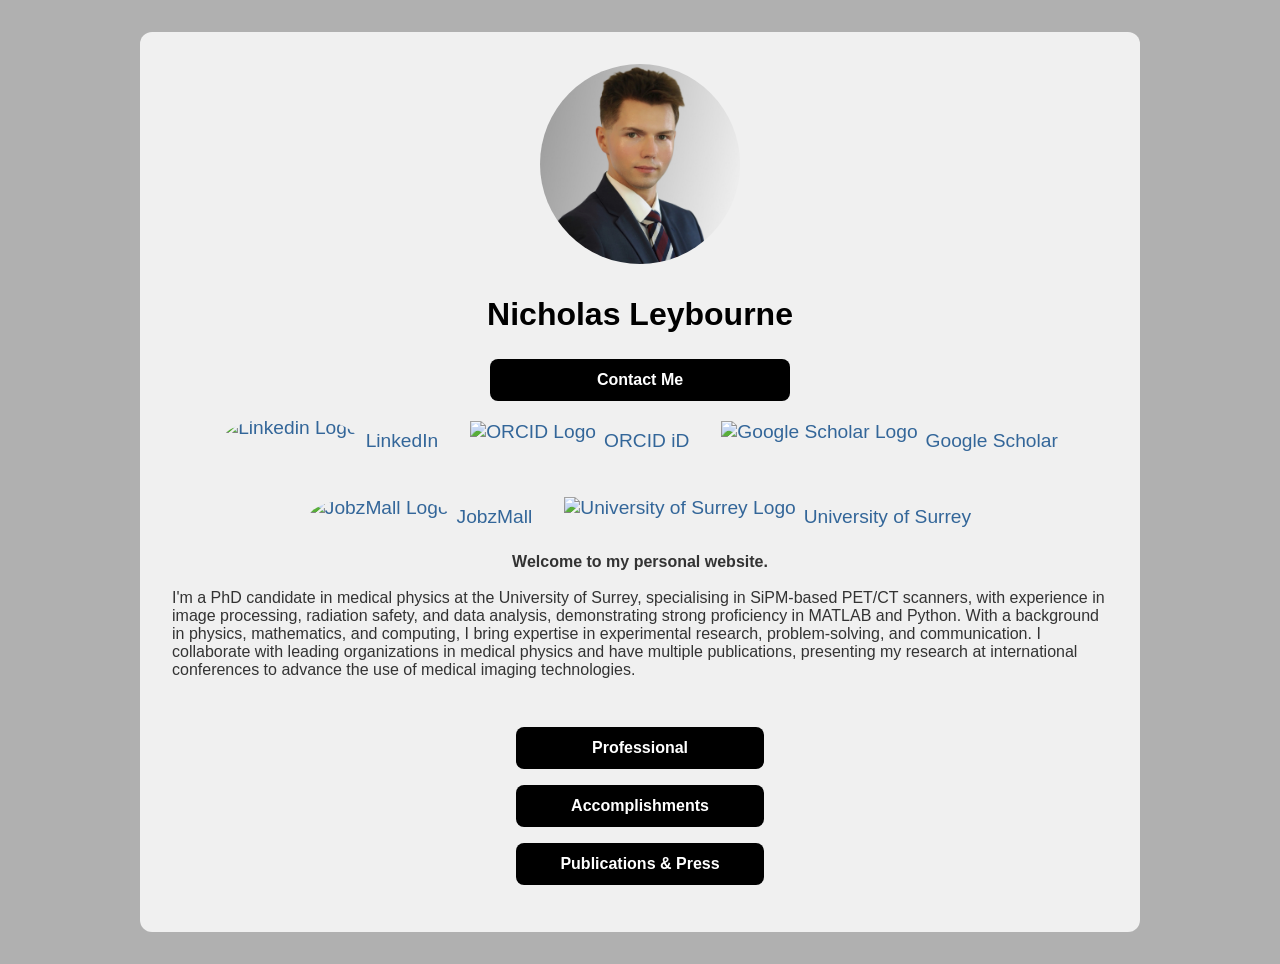
==== index.html @ 5fbb4638 "Update index.html" ====
<!DOCTYPE html>
<html lang="en">
<head>
  <meta charset="UTF-8">
  <title>Nick Leybourne</title>
   <link rel="canonical" href="https://nicholasleybourne.info/" />
  <meta name="description" content="PhD candidate in medical physics. Homepage with contact details and links to all sections.">
  <link rel="stylesheet" href="https://cdnjs.cloudflare.com/ajax/libs/font-awesome/6.5.0/css/all.min.css">
  <style>
    body { 
      font-family: Arial, sans-serif; 
      max-width: 1000px; 
      margin: auto; 
      padding: 2rem;
      display: flex;
      flex-direction: column;
      align-items: center;
      background-color: #b0b0b0;
      color: #333;
    }

    .container {
      width: 100%;
      min-height: 100vh;
      background-color: #f0f0f0;
      border-radius: 12px;
      padding: 2rem;
      box-sizing: border-box;
      display: flex;
      flex-direction: column;
      align-items: center;
    }

    h1 { 
      color: #000000;
      margin-top: 1rem;
    }

    .profile-pic {
      width: 200px;
      height: 200px;
      border-radius: 50%;
      margin-bottom: 1rem;
    }

    .contact-links {
      display: flex;
      justify-content: center;
      gap: 2rem;
      margin-top: 1rem;
      flex-wrap: wrap;
    }

    .contact-links a {
      text-decoration: none;
      color: #336699;
      font-size: 1.2rem;
      display: flex;
      align-items: center;
    }

    .contact-links a:hover {
      text-decoration: underline;
    }

    .contact-links img {
      height: 40px;
      margin-right: 0.5rem;
    }

    .linkedin-link img {
      height: 48px; /* 20% larger than 40px */
    }

    .contact-links a img[alt="JobzMall Logo"],
    .contact-links a img[alt="Linkedin Logo"] {
      border-radius: 50%;
    }

    nav {
      display: flex;
      flex-direction: column;
      align-items: center;
      margin-top: 2rem;
      gap: 1rem;
    }

    nav a {
  background-color: #000;
  color: white;
  padding: 0.75rem 1.5rem;
  text-decoration: none;
  border-radius: 8px;
  font-weight: bold;
  width: 200px;
  text-align: center;
  transition: background-color 0.3s;
  font-size: 1rem; /* Add this line */
}



    nav a:hover {
      background-color: #333;
    }

    .dropdown {
      margin-top: 0.3rem;
      width: 100%;
      max-width: 300px;
      text-align: center;
    }

.dropdown-btn {
  background-color: #000;
  color: white;
  padding: 0.75rem;
  border: none;
  border-radius: 8px;
  cursor: pointer;
  font-weight: bold;
  width: 100%;
  transition: background-color 0.3s;
  font-size: 1rem; /* Add this line */
}

    .dropdown-btn:hover {
      background-color: #333;
    }

    .dropdown-content {
      display: none;
      margin-top: 1rem;
      background-color: #f0f4f8;
      border-radius: 8px;
      padding: 1rem 2rem;
      box-shadow: 0 0 10px rgba(0,0,0,0.1);
      font-size: 1rem;
      color: #333;
    }

    .contact-items {
      display: flex;
      flex-direction: column;
      align-items: center;
      text-align: center;
      gap: 0.5rem;
    }

    .whatsapp-btn {
      margin-top: 1rem;
      display: inline-block;
      background-color: #000;
      color: white;
      padding: 0.75rem 1.5rem;
      border-radius: 8px;
      text-decoration: none;
      font-weight: bold;
      transition: background-color 0.3s;
    }

    .whatsapp-btn:hover {
      background-color: #333;
    }
  </style>

  
  <script type="application/ld+json">
{
  "@context": "https://schema.org",
  "@type": "Person",
  "name": "Nicholas Leybourne",
  "jobTitle": "PhD Candidate in Medical Physics",
  "affiliation": {
    "@type": "CollegeOrUniversity",
    "name": "University of Surrey",
    "url": "https://www.surrey.ac.uk"
  },
  "url": "https://nicholasleybourne.info/",
  "sameAs": [
    "https://www.surrey.ac.uk/people/nicholas-leybourne",
    "https://orcid.org/0009-0001-9474-7476",
    "https://www.linkedin.com/in/nicholas-leybourne-431429189/",
    "https://scholar.google.com/citations?user=EWFA3U8AAAAJ&hl=en&oi=ao",
    "https://find-and-update.company-information.service.gov.uk/officers/Q_X_p3y3RSKeBdVDVNXP9UyreWA/appointments",
    "https://linktr.ee/Nicholas.Leybourne",
    "https://app.jobzmall.com/@nicholas-leybourne"
  ],
  "description": "PhD candidate in medical physics at the University of Surrey, specialising in SiPM-based PET/CT scanners, with experience in image processing, radiation safety, and data analysis. Proficient in MATLAB and Python with a strong background in physics, mathematics, and computing. Experienced in experimental research, problem-solving, and communication, with multiple publications and international conference presentations in medical imaging. Also an avid mountaineer with expeditions including Mount Kilimanjaro, a business collaborator in real estate, and a director of Tavistock Yiewsley Management Company."
}
</script>

  <meta name="google-site-verification" content="yMsAXwWLNpJdFh1dJcz5EIwTJRR0X8trNwbzIyciXYU" />

</head>
<body>
  <div class="container">
    <img src="Images/ProfilePic.JPEG" alt="Profile Picture" class="profile-pic">

    <h1>Nicholas Leybourne</h1>

    <div class="dropdown">
      <button class="dropdown-btn" onclick="toggleDropdown()">Contact Me</button>
      <div id="contactInfo" class="dropdown-content">
        <div class="contact-items">
          <a>
            <img src="https://cdn-icons-png.flaticon.com/512/3178/3178158.png" alt="Email Icon" style="height: 30px; margin-right: 0.5rem;"> <br>
            NicholasLeybourne@pm.me
          </a>
          <a>
            <img src="https://icons.veryicon.com/png/o/miscellaneous/yunrenui-original-ui-of-fool-cloud/phone-circle.png" alt="Phone Icon" style="height: 30px; margin-right: 0.5rem;"> <br>
            +44 7780 739 259
          </a>
          <a class="whatsapp-btn" href="https://wa.me/447780739259" target="_blank">
            <i class="fab fa-whatsapp"></i> WhatsApp
          </a>
        </div>
      </div>
    </div>

    <div class="contact-links">
      <a href="https://www.linkedin.com/in/nicholas-leybourne-431429189/" target="_blank" class="linkedin-link">
        <img src="https://static.vecteezy.com/system/resources/previews/023/986/970/non_2x/linkedin-logo-linkedin-logo-transparent-linkedin-icon-transparent-free-free-png.png"  alt="Linkedin Logo"> LinkedIn
      </a>
      <a href="https://orcid.org/0009-0001-9474-7476" target="_blank">
        <img src="https://upload.wikimedia.org/wikipedia/commons/thumb/0/06/ORCID_iD.svg/1024px-ORCID_iD.svg.png" alt="ORCID Logo"> ORCID iD
      </a>
      <a href="https://scholar.google.com/citations?user=EWFA3U8AAAAJ&hl=en&oi=ao" target="_blank">
        <img src="https://upload.wikimedia.org/wikipedia/commons/thumb/c/c7/Google_Scholar_logo.svg/2048px-Google_Scholar_logo.svg.png" alt="Google Scholar Logo"> Google Scholar
      </a>
      <a href="https://app.jobzmall.com/profile/nicholas-leybourne" target="_blank">
        <img src="https://media.licdn.com/dms/image/v2/C4D0BAQG2r8xGJq6uyQ/company-logo_200_200/company-logo_200_200/0/1674468073784/jobzmall_logo?e=2147483647&v=beta&t=AoWtbw0Lemq4n0U3eMbvltMgi5nNNtKwXsumqohPcqM" alt="JobzMall Logo"> JobzMall
      </a>
      <a href="https://www.surrey.ac.uk/people/nicholas-leybourne" target="_blank">
        <img src="https://crystalpng.com/wp-content/uploads/2025/01/university-of-surrey-logo-in-circle.png" alt="University of Surrey Logo"> University of Surrey
      </a>
    </div>

    <p>
      <strong style="display: block; text-align: center;">Welcome to my personal website.</strong>
      <br>
      I'm a PhD candidate in medical physics at the University of Surrey, specialising in SiPM-based PET/CT scanners, with experience in image processing, radiation safety, and data analysis, demonstrating strong proficiency in MATLAB and Python. With a background in physics, mathematics, and computing, I bring expertise in experimental research, problem-solving, and communication. I collaborate with leading organizations in medical physics and have multiple publications, presenting my research at international conferences to advance the use of medical imaging technologies.
    </p>

    <nav>
       <a href="professional">Professional</a> 
       <a href="accomplishments.html">Accomplishments</a>
       <a href="pp">Publications & Press</a>
    </nav>
  </div>

  <script>
    function toggleDropdown() {
      const contactInfo = document.getElementById("contactInfo");
      contactInfo.style.display = contactInfo.style.display === "block" ? "none" : "block";
    }
  </script>
</body>
</html>
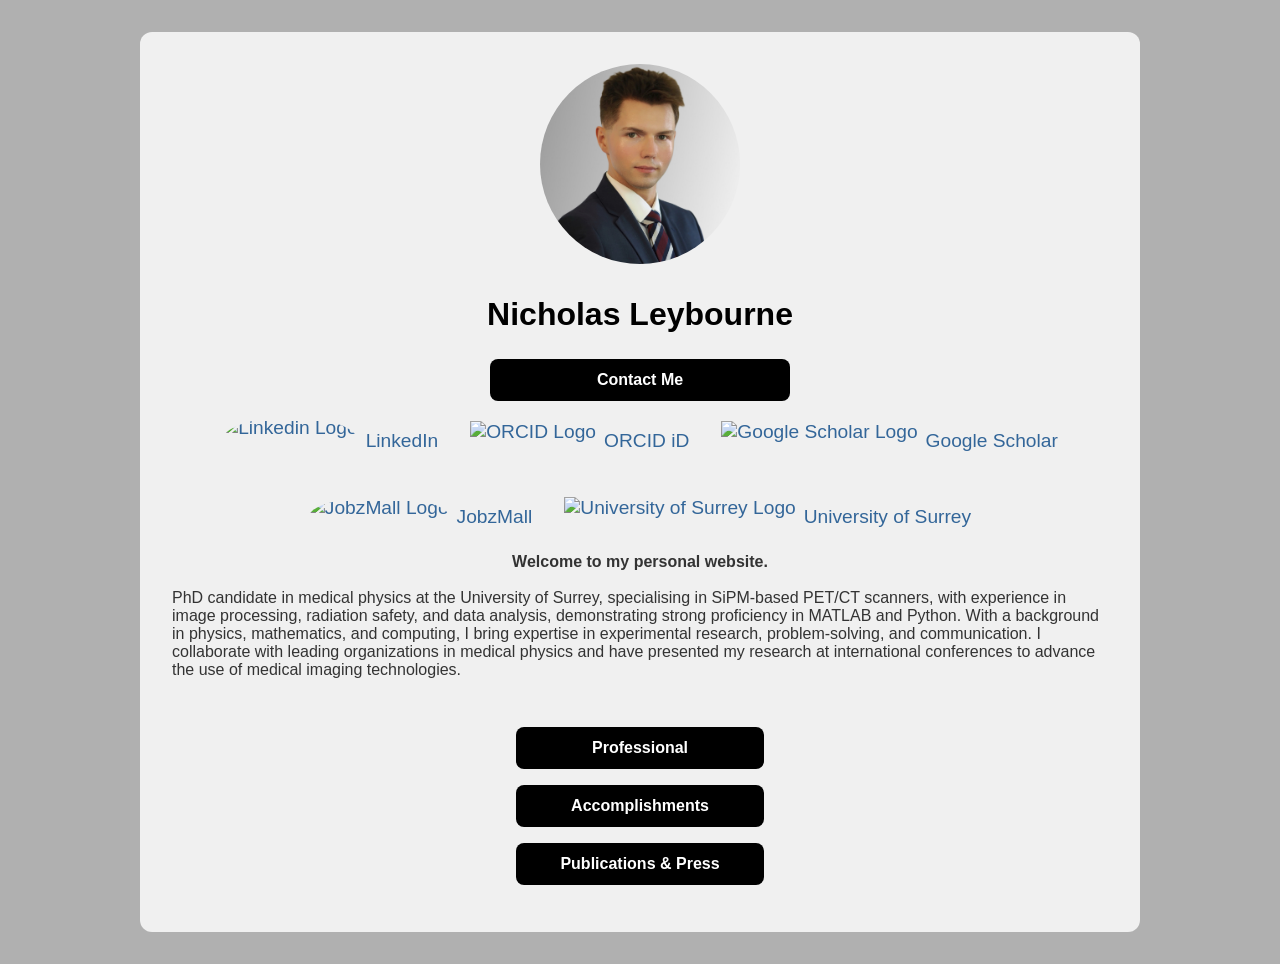
==== commit 8cc29c1b: "Update index.html" ====
--- a/index.html
+++ b/index.html
@@ -239,12 +239,12 @@
     <p>
       <strong style="display: block; text-align: center;">Welcome to my personal website.</strong>
       <br>
-      I'm a PhD candidate in medical physics at the University of Surrey, specialising in SiPM-based PET/CT scanners, with experience in image processing, radiation safety, and data analysis, demonstrating strong proficiency in MATLAB and Python. With a background in physics, mathematics, and computing, I bring expertise in experimental research, problem-solving, and communication. I collaborate with leading organizations in medical physics and have multiple publications, presenting my research at international conferences to advance the use of medical imaging technologies.
+     PhD candidate in medical physics at the University of Surrey, specialising in SiPM-based PET/CT scanners, with experience in image processing, radiation safety, and data analysis, demonstrating strong proficiency in MATLAB and Python. With a background in physics, mathematics, and computing, I bring expertise in experimental research, problem-solving, and communication. I collaborate with leading organizations in medical physics and have presented my research at international conferences to advance the use of medical imaging technologies.
     </p>
 
     <nav>
        <a href="professional">Professional</a> 
-       <a href="accomplishments.html">Accomplishments</a>
+       <a href="accomplishments">Accomplishments</a>
        <a href="pp">Publications & Press</a>
     </nav>
   </div>
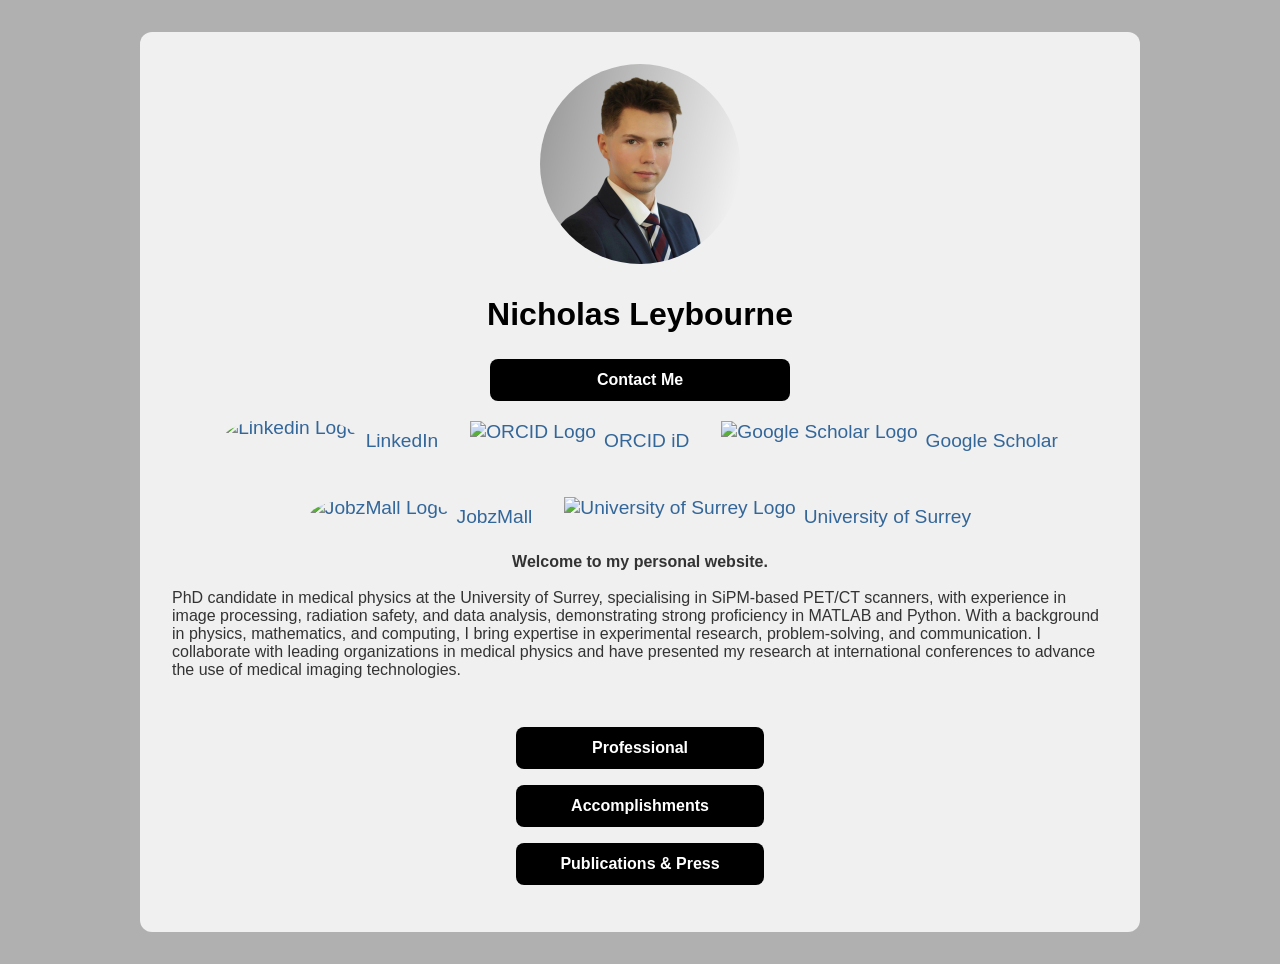
==== commit 72c766b1: "Update index.html" ====
--- a/index.html
+++ b/index.html
@@ -195,7 +195,7 @@
 </head>
 <body>
   <div class="container">
-    <img src="Images/ProfilePic.JPEG" alt="Profile Picture" class="profile-pic">
+    <img src="Images/ProfilePic_noShine.jpeg" alt="Profile Picture" class="profile-pic">
 
     <h1>Nicholas Leybourne</h1>
 
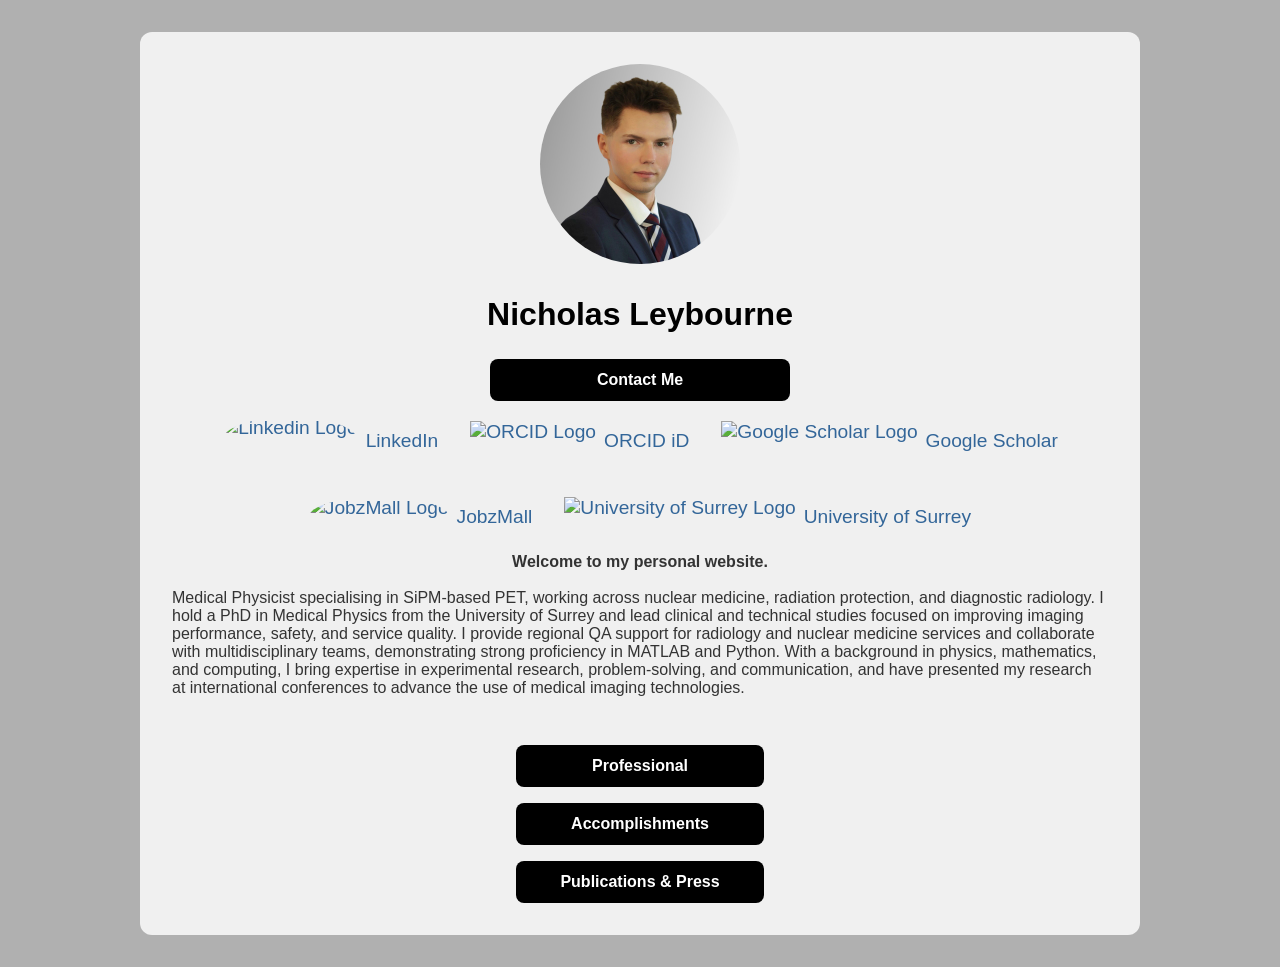
==== commit b75f29f5: "Update site: qualified Medical Physicist role, completed PhD, new EJNMMI publication - Update job ti" ====
--- a/index.html
+++ b/index.html
@@ -4,7 +4,7 @@
   <meta charset="UTF-8">
   <title>Nick Leybourne</title>
    <link rel="canonical" href="https://nicholasleybourne.info/" />
-  <meta name="description" content="PhD candidate in medical physics. Homepage with contact details and links to all sections.">
+  <meta name="description" content="Medical Physicist specialising in SiPM-based PET. Homepage with contact details and links to all sections.">
   <link rel="stylesheet" href="https://cdnjs.cloudflare.com/ajax/libs/font-awesome/6.5.0/css/all.min.css">
   <style>
     body { 
@@ -170,8 +170,12 @@
   "@context": "https://schema.org",
   "@type": "Person",
   "name": "Nicholas Leybourne",
-  "jobTitle": "PhD Candidate in Medical Physics",
+  "jobTitle": "Medical Physicist",
   "affiliation": {
+    "@type": "Organization",
+    "name": "East and North Hertfordshire NHS Trust"
+  },
+  "alumniOf": {
     "@type": "CollegeOrUniversity",
     "name": "University of Surrey",
     "url": "https://www.surrey.ac.uk"
@@ -186,7 +190,7 @@
     "https://linktr.ee/Nicholas.Leybourne",
     "https://app.jobzmall.com/@nicholas-leybourne"
   ],
-  "description": "PhD candidate in medical physics at the University of Surrey, specialising in SiPM-based PET/CT scanners, with experience in image processing, radiation safety, and data analysis. Proficient in MATLAB and Python with a strong background in physics, mathematics, and computing. Experienced in experimental research, problem-solving, and communication, with multiple publications and international conference presentations in medical imaging. Also an avid mountaineer with expeditions including Mount Kilimanjaro, a business collaborator in real estate, and a director of Tavistock Yiewsley Management Company."
+  "description": "Medical Physicist specialising in SiPM-based PET, working across nuclear medicine, radiation protection, and diagnostic radiology. Holds a PhD in Medical Physics from the University of Surrey. Provides regional QA support for radiology and nuclear medicine services and leads clinical and technical studies improving imaging performance, safety, and service quality. Proficient in MATLAB and Python with a strong background in physics, mathematics, and computing, with multiple publications and international conference presentations in medical imaging. Also an avid mountaineer with expeditions including Mount Kilimanjaro, a business collaborator in real estate, and a director of Tavistock Yiewsley Management Company."
 }
 </script>
 
@@ -239,7 +243,7 @@
     <p>
       <strong style="display: block; text-align: center;">Welcome to my personal website.</strong>
       <br>
-     PhD candidate in medical physics at the University of Surrey, specialising in SiPM-based PET/CT scanners, with experience in image processing, radiation safety, and data analysis, demonstrating strong proficiency in MATLAB and Python. With a background in physics, mathematics, and computing, I bring expertise in experimental research, problem-solving, and communication. I collaborate with leading organizations in medical physics and have presented my research at international conferences to advance the use of medical imaging technologies.
+     Medical Physicist specialising in SiPM-based PET, working across nuclear medicine, radiation protection, and diagnostic radiology. I hold a PhD in Medical Physics from the University of Surrey and lead clinical and technical studies focused on improving imaging performance, safety, and service quality. I provide regional QA support for radiology and nuclear medicine services and collaborate with multidisciplinary teams, demonstrating strong proficiency in MATLAB and Python. With a background in physics, mathematics, and computing, I bring expertise in experimental research, problem-solving, and communication, and have presented my research at international conferences to advance the use of medical imaging technologies.
     </p>
 
     <nav>
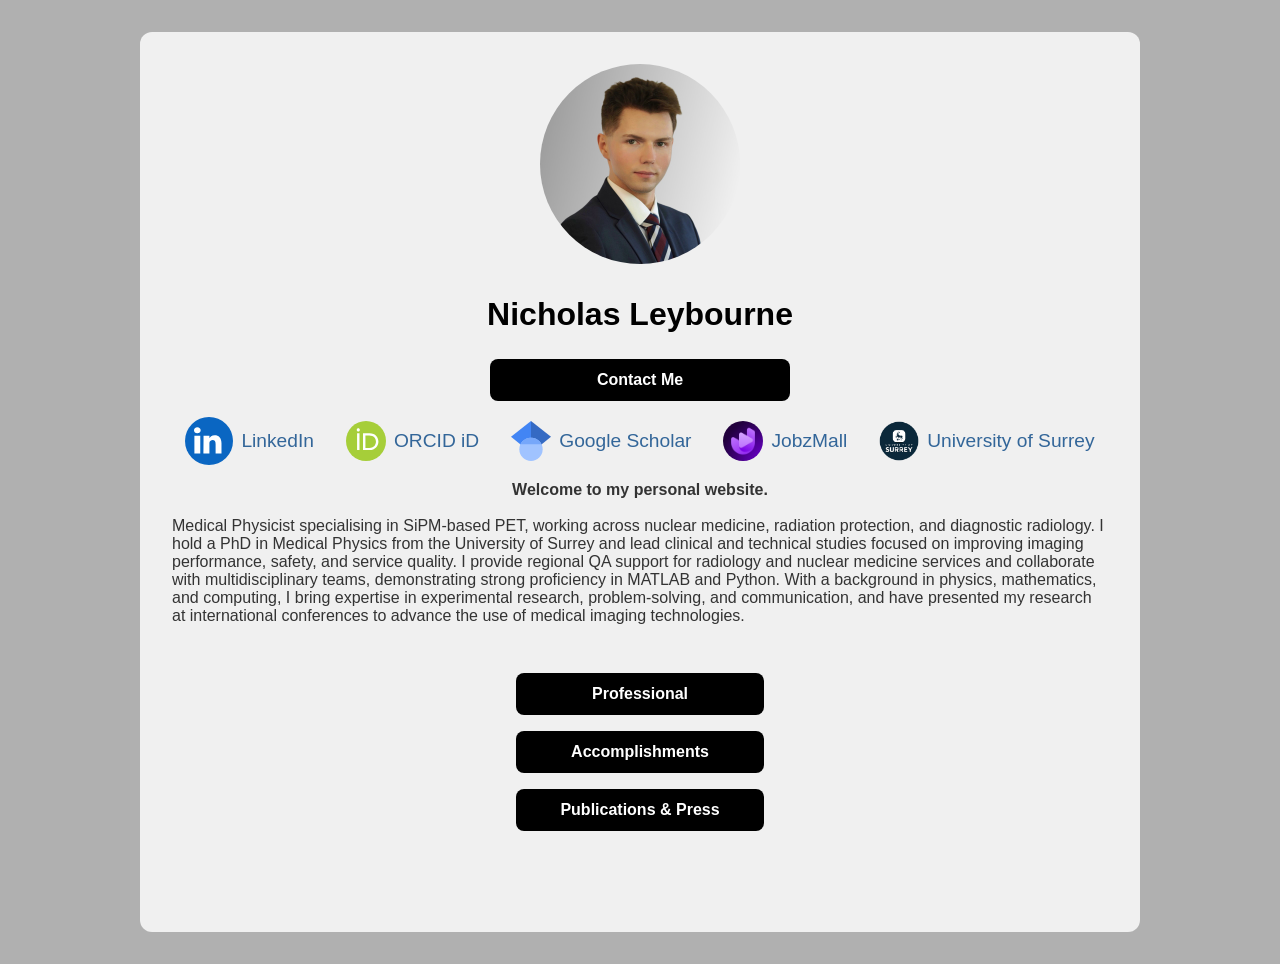
==== commit 26518e9c: "Refine professional & publications pages: rewrite NHS role, add PhD experience entry, merge NPL/RSCH" ====
--- a/index.html
+++ b/index.html
@@ -224,19 +224,19 @@
 
     <div class="contact-links">
       <a href="https://www.linkedin.com/in/nicholas-leybourne-431429189/" target="_blank" class="linkedin-link">
-        <img src="https://static.vecteezy.com/system/resources/previews/023/986/970/non_2x/linkedin-logo-linkedin-logo-transparent-linkedin-icon-transparent-free-free-png.png"  alt="Linkedin Logo"> LinkedIn
+        <img src="Images/logos/linkedin.svg" alt="Linkedin Logo"> LinkedIn
       </a>
       <a href="https://orcid.org/0009-0001-9474-7476" target="_blank">
-        <img src="https://upload.wikimedia.org/wikipedia/commons/thumb/0/06/ORCID_iD.svg/1024px-ORCID_iD.svg.png" alt="ORCID Logo"> ORCID iD
+        <img src="Images/logos/orcid.svg" alt="ORCID Logo"> ORCID iD
       </a>
       <a href="https://scholar.google.com/citations?user=EWFA3U8AAAAJ&hl=en&oi=ao" target="_blank">
-        <img src="https://upload.wikimedia.org/wikipedia/commons/thumb/c/c7/Google_Scholar_logo.svg/2048px-Google_Scholar_logo.svg.png" alt="Google Scholar Logo"> Google Scholar
+        <img src="Images/logos/googlescholar.svg" alt="Google Scholar Logo"> Google Scholar
       </a>
       <a href="https://app.jobzmall.com/profile/nicholas-leybourne" target="_blank">
-        <img src="https://media.licdn.com/dms/image/v2/C4D0BAQG2r8xGJq6uyQ/company-logo_200_200/company-logo_200_200/0/1674468073784/jobzmall_logo?e=2147483647&v=beta&t=AoWtbw0Lemq4n0U3eMbvltMgi5nNNtKwXsumqohPcqM" alt="JobzMall Logo"> JobzMall
+        <img src="Images/logos/jobzmall.png" alt="JobzMall Logo"> JobzMall
       </a>
       <a href="https://www.surrey.ac.uk/people/nicholas-leybourne" target="_blank">
-        <img src="https://crystalpng.com/wp-content/uploads/2025/01/university-of-surrey-logo-in-circle.png" alt="University of Surrey Logo"> University of Surrey
+        <img src="Images/logos/surrey.png" alt="University of Surrey Logo"> University of Surrey
       </a>
     </div>
 
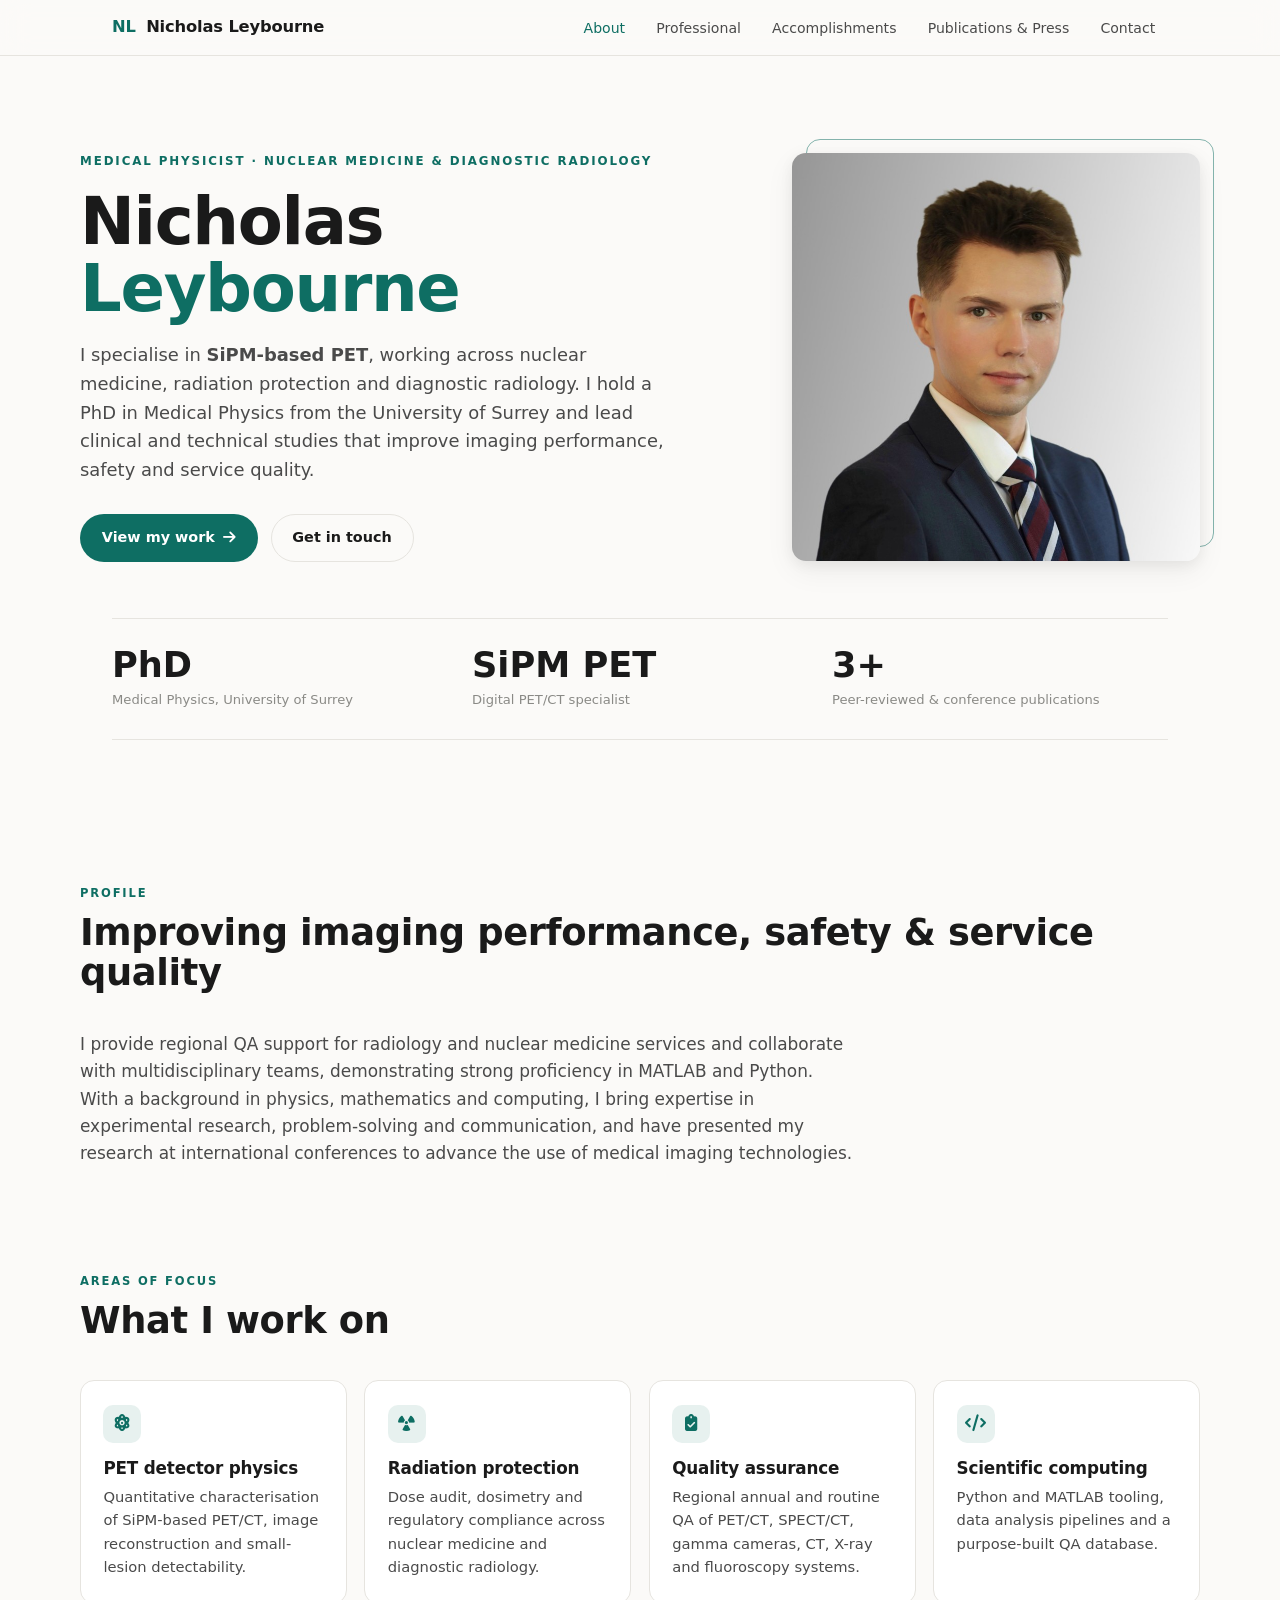
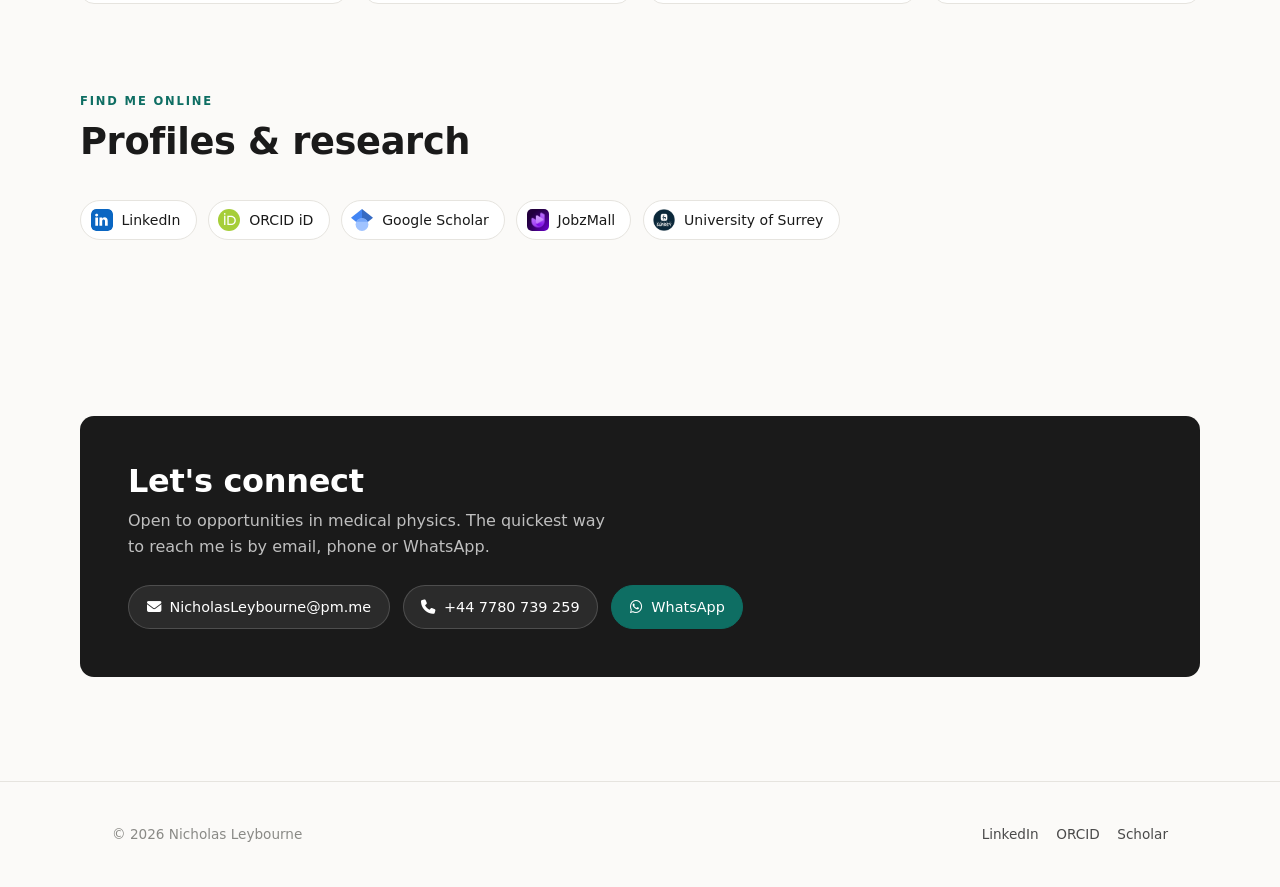
==== commit 5d31eb45: "Redesign site: modern editorial aesthetic with sticky nav, scroll reveals, card layouts and shared C" ====
--- a/index.html
+++ b/index.html
@@ -2,184 +2,28 @@
 <html lang="en">
 <head>
   <meta charset="UTF-8">
-  <title>Nick Leybourne</title>
-   <link rel="canonical" href="https://nicholasleybourne.info/" />
-  <meta name="description" content="Medical Physicist specialising in SiPM-based PET. Homepage with contact details and links to all sections.">
+  <meta name="viewport" content="width=device-width, initial-scale=1">
+  <title>Nicholas Leybourne — Medical Physicist</title>
+  <link rel="canonical" href="https://nicholasleybourne.info/" />
+  <meta name="description" content="Nicholas Leybourne — Medical Physicist specialising in SiPM-based PET, working across nuclear medicine, radiation protection, and diagnostic radiology.">
+  <meta property="og:title" content="Nicholas Leybourne — Medical Physicist">
+  <meta property="og:description" content="Medical Physicist specialising in SiPM-based PET, working across nuclear medicine, radiation protection, and diagnostic radiology.">
+  <meta property="og:image" content="https://nicholasleybourne.info/Images/ProfilePic_noShine.jpeg">
+  <meta property="og:type" content="website">
+
+  <link rel="preconnect" href="https://api.fontshare.com" crossorigin>
+  <link href="https://api.fontshare.com/v2/css?f[]=cabinet-grotesk@700,800&f[]=satoshi@400,500,700&display=swap" rel="stylesheet">
   <link rel="stylesheet" href="https://cdnjs.cloudflare.com/ajax/libs/font-awesome/6.5.0/css/all.min.css">
-  <style>
-    body { 
-      font-family: Arial, sans-serif; 
-      max-width: 1000px; 
-      margin: auto; 
-      padding: 2rem;
-      display: flex;
-      flex-direction: column;
-      align-items: center;
-      background-color: #b0b0b0;
-      color: #333;
-    }
+  <link rel="stylesheet" href="assets/style.css">
 
-    .container {
-      width: 100%;
-      min-height: 100vh;
-      background-color: #f0f0f0;
-      border-radius: 12px;
-      padding: 2rem;
-      box-sizing: border-box;
-      display: flex;
-      flex-direction: column;
-      align-items: center;
-    }
-
-    h1 { 
-      color: #000000;
-      margin-top: 1rem;
-    }
-
-    .profile-pic {
-      width: 200px;
-      height: 200px;
-      border-radius: 50%;
-      margin-bottom: 1rem;
-    }
-
-    .contact-links {
-      display: flex;
-      justify-content: center;
-      gap: 2rem;
-      margin-top: 1rem;
-      flex-wrap: wrap;
-    }
-
-    .contact-links a {
-      text-decoration: none;
-      color: #336699;
-      font-size: 1.2rem;
-      display: flex;
-      align-items: center;
-    }
-
-    .contact-links a:hover {
-      text-decoration: underline;
-    }
-
-    .contact-links img {
-      height: 40px;
-      margin-right: 0.5rem;
-    }
-
-    .linkedin-link img {
-      height: 48px; /* 20% larger than 40px */
-    }
-
-    .contact-links a img[alt="JobzMall Logo"],
-    .contact-links a img[alt="Linkedin Logo"] {
-      border-radius: 50%;
-    }
-
-    nav {
-      display: flex;
-      flex-direction: column;
-      align-items: center;
-      margin-top: 2rem;
-      gap: 1rem;
-    }
-
-    nav a {
-  background-color: #000;
-  color: white;
-  padding: 0.75rem 1.5rem;
-  text-decoration: none;
-  border-radius: 8px;
-  font-weight: bold;
-  width: 200px;
-  text-align: center;
-  transition: background-color 0.3s;
-  font-size: 1rem; /* Add this line */
-}
-
-
-
-    nav a:hover {
-      background-color: #333;
-    }
-
-    .dropdown {
-      margin-top: 0.3rem;
-      width: 100%;
-      max-width: 300px;
-      text-align: center;
-    }
-
-.dropdown-btn {
-  background-color: #000;
-  color: white;
-  padding: 0.75rem;
-  border: none;
-  border-radius: 8px;
-  cursor: pointer;
-  font-weight: bold;
-  width: 100%;
-  transition: background-color 0.3s;
-  font-size: 1rem; /* Add this line */
-}
-
-    .dropdown-btn:hover {
-      background-color: #333;
-    }
-
-    .dropdown-content {
-      display: none;
-      margin-top: 1rem;
-      background-color: #f0f4f8;
-      border-radius: 8px;
-      padding: 1rem 2rem;
-      box-shadow: 0 0 10px rgba(0,0,0,0.1);
-      font-size: 1rem;
-      color: #333;
-    }
-
-    .contact-items {
-      display: flex;
-      flex-direction: column;
-      align-items: center;
-      text-align: center;
-      gap: 0.5rem;
-    }
-
-    .whatsapp-btn {
-      margin-top: 1rem;
-      display: inline-block;
-      background-color: #000;
-      color: white;
-      padding: 0.75rem 1.5rem;
-      border-radius: 8px;
-      text-decoration: none;
-      font-weight: bold;
-      transition: background-color 0.3s;
-    }
-
-    .whatsapp-btn:hover {
-      background-color: #333;
-    }
-  </style>
-
-  
   <script type="application/ld+json">
 {
   "@context": "https://schema.org",
   "@type": "Person",
   "name": "Nicholas Leybourne",
   "jobTitle": "Medical Physicist",
-  "affiliation": {
-    "@type": "Organization",
-    "name": "East and North Hertfordshire NHS Trust"
-  },
-  "alumniOf": {
-    "@type": "CollegeOrUniversity",
-    "name": "University of Surrey",
-    "url": "https://www.surrey.ac.uk"
-  },
+  "affiliation": { "@type": "Organization", "name": "East and North Hertfordshire NHS Trust" },
+  "alumniOf": { "@type": "CollegeOrUniversity", "name": "University of Surrey", "url": "https://www.surrey.ac.uk" },
   "url": "https://nicholasleybourne.info/",
   "sameAs": [
     "https://www.surrey.ac.uk/people/nicholas-leybourne",
@@ -192,72 +36,137 @@
   ],
   "description": "Medical Physicist specialising in SiPM-based PET, working across nuclear medicine, radiation protection, and diagnostic radiology. Holds a PhD in Medical Physics from the University of Surrey. Provides regional QA support for radiology and nuclear medicine services and leads clinical and technical studies improving imaging performance, safety, and service quality. Proficient in MATLAB and Python with a strong background in physics, mathematics, and computing, with multiple publications and international conference presentations in medical imaging. Also an avid mountaineer with expeditions including Mount Kilimanjaro, a business collaborator in real estate, and a director of Tavistock Yiewsley Management Company."
 }
-</script>
-
+  </script>
   <meta name="google-site-verification" content="yMsAXwWLNpJdFh1dJcz5EIwTJRR0X8trNwbzIyciXYU" />
-
 </head>
 <body>
-  <div class="container">
-    <img src="Images/ProfilePic_noShine.jpeg" alt="Profile Picture" class="profile-pic">
+  <header class="site-header">
+    <nav class="nav" aria-label="Primary">
+      <a class="brand" href="/"><span class="mark">NL</span> Nicholas Leybourne</a>
+      <button class="nav-toggle" aria-label="Toggle menu"><span></span><span></span><span></span></button>
+      <ul class="nav-links">
+        <li><a href="/" class="active">About</a></li>
+        <li><a href="professional">Professional</a></li>
+        <li><a href="accomplishments">Accomplishments</a></li>
+        <li><a href="pp">Publications &amp; Press</a></li>
+        <li><a href="#contact">Contact</a></li>
+      </ul>
+    </nav>
+  </header>
 
-    <h1>Nicholas Leybourne</h1>
-
-    <div class="dropdown">
-      <button class="dropdown-btn" onclick="toggleDropdown()">Contact Me</button>
-      <div id="contactInfo" class="dropdown-content">
-        <div class="contact-items">
-          <a>
-            <img src="https://cdn-icons-png.flaticon.com/512/3178/3178158.png" alt="Email Icon" style="height: 30px; margin-right: 0.5rem;"> <br>
-            NicholasLeybourne@pm.me
-          </a>
-          <a>
-            <img src="https://icons.veryicon.com/png/o/miscellaneous/yunrenui-original-ui-of-fool-cloud/phone-circle.png" alt="Phone Icon" style="height: 30px; margin-right: 0.5rem;"> <br>
-            +44 7780 739 259
-          </a>
-          <a class="whatsapp-btn" href="https://wa.me/447780739259" target="_blank">
-            <i class="fab fa-whatsapp"></i> WhatsApp
-          </a>
+  <main>
+    <!-- HERO -->
+    <section class="hero wrap">
+      <div class="hero-grid">
+        <div class="reveal">
+          <p class="hero-eyebrow">Medical Physicist · Nuclear Medicine &amp; Diagnostic Radiology</p>
+          <h1>Nicholas <span class="accent">Leybourne</span></h1>
+          <p class="hero-lead">I specialise in <strong>SiPM-based PET</strong>, working across nuclear medicine, radiation protection and diagnostic radiology. I hold a PhD in Medical Physics from the University of Surrey and lead clinical and technical studies that improve imaging performance, safety and service quality.</p>
+          <div class="hero-actions">
+            <a class="btn btn-primary" href="professional">View my work <i class="fa-solid fa-arrow-right"></i></a>
+            <a class="btn btn-ghost" href="#contact">Get in touch</a>
+          </div>
+        </div>
+        <div class="portrait-wrap reveal">
+          <img class="portrait" src="Images/ProfilePic_noShine.jpeg" alt="Portrait of Nicholas Leybourne">
         </div>
       </div>
+    </section>
+
+    <!-- QUICK FACTS -->
+    <section class="wrap" style="padding-bottom: clamp(2rem,5vw,3.5rem);">
+      <div class="facts reveal">
+        <div class="fact"><div class="num">PhD</div><div class="lbl">Medical Physics, University of Surrey</div></div>
+        <div class="fact"><div class="num">SiPM PET</div><div class="lbl">Digital PET/CT specialist</div></div>
+        <div class="fact"><div class="num">3+</div><div class="lbl">Peer-reviewed &amp; conference publications</div></div>
+      </div>
+    </section>
+
+    <!-- ABOUT / PROFILE -->
+    <section class="section wrap">
+      <div class="section-head reveal">
+        <p class="eyebrow">Profile</p>
+        <h2>Improving imaging performance, safety &amp; service quality</h2>
+      </div>
+      <p class="reveal" style="max-width:72ch; color:var(--ink-soft); font-size:1.06rem;">
+        I provide regional QA support for radiology and nuclear medicine services and collaborate with multidisciplinary
+        teams, demonstrating strong proficiency in MATLAB and Python. With a background in physics, mathematics and
+        computing, I bring expertise in experimental research, problem-solving and communication, and have presented my
+        research at international conferences to advance the use of medical imaging technologies.
+      </p>
+    </section>
+
+    <!-- FOCUS AREAS -->
+    <section class="section wrap" style="padding-top:0;">
+      <div class="section-head reveal">
+        <p class="eyebrow">Areas of focus</p>
+        <h2>What I work on</h2>
+      </div>
+      <div class="card-grid">
+        <div class="card reveal">
+          <div class="ico"><i class="fa-solid fa-atom"></i></div>
+          <h3>PET detector physics</h3>
+          <p>Quantitative characterisation of SiPM-based PET/CT, image reconstruction and small-lesion detectability.</p>
+        </div>
+        <div class="card reveal">
+          <div class="ico"><i class="fa-solid fa-radiation"></i></div>
+          <h3>Radiation protection</h3>
+          <p>Dose audit, dosimetry and regulatory compliance across nuclear medicine and diagnostic radiology.</p>
+        </div>
+        <div class="card reveal">
+          <div class="ico"><i class="fa-solid fa-clipboard-check"></i></div>
+          <h3>Quality assurance</h3>
+          <p>Regional annual and routine QA of PET/CT, SPECT/CT, gamma cameras, CT, X-ray and fluoroscopy systems.</p>
+        </div>
+        <div class="card reveal">
+          <div class="ico"><i class="fa-solid fa-code"></i></div>
+          <h3>Scientific computing</h3>
+          <p>Python and MATLAB tooling, data analysis pipelines and a purpose-built QA database.</p>
+        </div>
+      </div>
+    </section>
+
+    <!-- PROFILES -->
+    <section class="section wrap" style="padding-top:0;">
+      <div class="section-head reveal">
+        <p class="eyebrow">Find me online</p>
+        <h2>Profiles &amp; research</h2>
+      </div>
+      <div class="links-row reveal">
+        <a class="link-pill" href="https://www.linkedin.com/in/nicholas-leybourne-431429189/" target="_blank" rel="noopener"><img src="Images/logos/linkedin.svg" alt="LinkedIn logo"> LinkedIn</a>
+        <a class="link-pill" href="https://orcid.org/0009-0001-9474-7476" target="_blank" rel="noopener"><img src="Images/logos/orcid.svg" alt="ORCID logo"> ORCID iD</a>
+        <a class="link-pill" href="https://scholar.google.com/citations?user=EWFA3U8AAAAJ&hl=en&oi=ao" target="_blank" rel="noopener"><img src="Images/logos/googlescholar.svg" alt="Google Scholar logo"> Google Scholar</a>
+        <a class="link-pill" href="https://app.jobzmall.com/profile/nicholas-leybourne" target="_blank" rel="noopener"><img src="Images/logos/jobzmall.png" alt="JobzMall logo"> JobzMall</a>
+        <a class="link-pill" href="https://www.surrey.ac.uk/people/nicholas-leybourne" target="_blank" rel="noopener"><img src="Images/logos/surrey.png" alt="University of Surrey logo"> University of Surrey</a>
+      </div>
+    </section>
+
+    <!-- CONTACT -->
+    <section class="section wrap" id="contact">
+      <div class="contact-band reveal">
+        <h2>Let's connect</h2>
+        <p>Open to opportunities in medical physics. The quickest way to reach me is by email, phone or WhatsApp.</p>
+        <div class="contact-rows">
+          <a class="contact-chip" href="mailto:NicholasLeybourne@pm.me"><i class="fa-solid fa-envelope"></i> NicholasLeybourne@pm.me</a>
+          <a class="contact-chip" href="tel:+447780739259"><i class="fa-solid fa-phone"></i> +44 7780 739 259</a>
+          <a class="contact-chip wa" href="https://wa.me/447780739259" target="_blank" rel="noopener"><i class="fa-brands fa-whatsapp"></i> WhatsApp</a>
+        </div>
+      </div>
+    </section>
+  </main>
+
+  <footer class="site-footer">
+    <div class="wrap footer-inner">
+      <p>© <span id="yr"></span> Nicholas Leybourne</p>
+      <div class="footer-social">
+        <a href="https://www.linkedin.com/in/nicholas-leybourne-431429189/" target="_blank" rel="noopener">LinkedIn</a>
+        <a href="https://orcid.org/0009-0001-9474-7476" target="_blank" rel="noopener">ORCID</a>
+        <a href="https://scholar.google.com/citations?user=EWFA3U8AAAAJ&hl=en&oi=ao" target="_blank" rel="noopener">Scholar</a>
+      </div>
     </div>
+  </footer>
 
-    <div class="contact-links">
-      <a href="https://www.linkedin.com/in/nicholas-leybourne-431429189/" target="_blank" class="linkedin-link">
-        <img src="Images/logos/linkedin.svg" alt="Linkedin Logo"> LinkedIn
-      </a>
-      <a href="https://orcid.org/0009-0001-9474-7476" target="_blank">
-        <img src="Images/logos/orcid.svg" alt="ORCID Logo"> ORCID iD
-      </a>
-      <a href="https://scholar.google.com/citations?user=EWFA3U8AAAAJ&hl=en&oi=ao" target="_blank">
-        <img src="Images/logos/googlescholar.svg" alt="Google Scholar Logo"> Google Scholar
-      </a>
-      <a href="https://app.jobzmall.com/profile/nicholas-leybourne" target="_blank">
-        <img src="Images/logos/jobzmall.png" alt="JobzMall Logo"> JobzMall
-      </a>
-      <a href="https://www.surrey.ac.uk/people/nicholas-leybourne" target="_blank">
-        <img src="Images/logos/surrey.png" alt="University of Surrey Logo"> University of Surrey
-      </a>
-    </div>
-
-    <p>
-      <strong style="display: block; text-align: center;">Welcome to my personal website.</strong>
-      <br>
-     Medical Physicist specialising in SiPM-based PET, working across nuclear medicine, radiation protection, and diagnostic radiology. I hold a PhD in Medical Physics from the University of Surrey and lead clinical and technical studies focused on improving imaging performance, safety, and service quality. I provide regional QA support for radiology and nuclear medicine services and collaborate with multidisciplinary teams, demonstrating strong proficiency in MATLAB and Python. With a background in physics, mathematics, and computing, I bring expertise in experimental research, problem-solving, and communication, and have presented my research at international conferences to advance the use of medical imaging technologies.
-    </p>
-
-    <nav>
-       <a href="professional">Professional</a> 
-       <a href="accomplishments">Accomplishments</a>
-       <a href="pp">Publications & Press</a>
-    </nav>
-  </div>
-
-  <script>
-    function toggleDropdown() {
-      const contactInfo = document.getElementById("contactInfo");
-      contactInfo.style.display = contactInfo.style.display === "block" ? "none" : "block";
-    }
-  </script>
+  <script>document.getElementById('yr').textContent = new Date().getFullYear();</script>
+  <script src="assets/main.js"></script>
 </body>
 </html>
--- a/assets/style.css
+++ b/assets/style.css
@@ -0,0 +1,254 @@
+/* ============================================================
+   Nicholas Leybourne — personal site
+   Modern editorial design system
+   ============================================================ */
+
+:root {
+  --ink:        #1a1a1a;
+  --ink-soft:   #4a4a4a;
+  --ink-faint:  #8a8a86;
+  --line:       #e6e4df;
+  --line-soft:  #efedf8;
+  --bg:         #fbfaf8;
+  --surface:    #ffffff;
+  --surface-2:  #f4f2ee;
+  --accent:     #0e6e63;
+  --accent-deep:#0a4f47;
+  --accent-tint:#e7f1ef;
+
+  --font-display: 'Cabinet Grotesk', 'Satoshi', system-ui, sans-serif;
+  --font-body:    'Satoshi', system-ui, -apple-system, sans-serif;
+
+  --maxw: 1120px;
+  --radius: 14px;
+  --radius-sm: 10px;
+  --shadow-sm: 0 1px 2px rgba(20,20,20,.04), 0 2px 8px rgba(20,20,20,.04);
+  --shadow-md: 0 4px 14px rgba(20,20,20,.06), 0 10px 30px rgba(20,20,20,.06);
+  --ease: cubic-bezier(.16,1,.3,1);
+}
+
+* { box-sizing: border-box; }
+
+html { scroll-behavior: smooth; }
+
+body {
+  margin: 0;
+  font-family: var(--font-body);
+  background: var(--bg);
+  color: var(--ink);
+  font-size: 16px;
+  line-height: 1.6;
+  -webkit-font-smoothing: antialiased;
+  text-rendering: optimizeLegibility;
+}
+
+img { display: block; max-width: 100%; }
+
+a { color: var(--accent); text-decoration: none; transition: color .2s var(--ease); }
+a:hover { color: var(--accent-deep); }
+
+h1, h2, h3 { font-family: var(--font-display); font-weight: 700; line-height: 1.08; letter-spacing: -.01em; color: var(--ink); }
+
+/* ---------- Top navigation ---------- */
+.site-header {
+  position: sticky; top: 0; z-index: 50;
+  backdrop-filter: blur(14px);
+  background: rgba(251,250,248,.78);
+  border-bottom: 1px solid var(--line);
+  transition: box-shadow .3s var(--ease);
+}
+.site-header.scrolled { box-shadow: var(--shadow-sm); }
+
+.nav {
+  max-width: var(--maxw); margin: 0 auto;
+  display: flex; align-items: center; justify-content: space-between;
+  padding: .9rem clamp(1.1rem, 4vw, 2rem);
+}
+.brand { display: flex; align-items: center; gap: .65rem; font-family: var(--font-display); font-weight: 700; font-size: 1.02rem; letter-spacing: -.01em; color: var(--ink); }
+.brand .mark { color: var(--accent); }
+.brand:hover { color: var(--ink); }
+
+.nav-links { display: flex; align-items: center; gap: .35rem; list-style: none; margin: 0; padding: 0; }
+.nav-links a {
+  color: var(--ink-soft); font-size: .88rem; font-weight: 500;
+  padding: .5rem .8rem; border-radius: 8px;
+  transition: color .2s var(--ease), background .2s var(--ease);
+}
+.nav-links a:hover { color: var(--ink); background: var(--surface-2); }
+.nav-links a.active { color: var(--accent); }
+
+.nav-toggle { display: none; background: none; border: 0; cursor: pointer; padding: .4rem; }
+.nav-toggle span { display: block; width: 22px; height: 2px; background: var(--ink); margin: 4px 0; transition: .3s var(--ease); border-radius: 2px; }
+
+/* ---------- Layout shell ---------- */
+.wrap { max-width: var(--maxw); margin: 0 auto; padding: 0 clamp(1.1rem, 4vw, 2rem); }
+.section { padding: clamp(3rem, 7vw, 5.5rem) 0; }
+.section-head { margin-bottom: 2.4rem; }
+.eyebrow {
+  font-size: .72rem; font-weight: 600; letter-spacing: .16em; text-transform: uppercase;
+  color: var(--accent); margin: 0 0 .7rem;
+}
+.section-head h2 { font-size: clamp(1.6rem, 3.2vw, 2.3rem); margin: 0; }
+
+/* ---------- Footer ---------- */
+.site-footer { border-top: 1px solid var(--line); padding: 2.6rem 0; margin-top: 1rem; }
+.footer-inner { display: flex; flex-wrap: wrap; gap: 1rem; align-items: center; justify-content: space-between; }
+.footer-inner p { margin: 0; color: var(--ink-faint); font-size: .85rem; }
+.footer-social { display: flex; gap: 1.1rem; }
+.footer-social a { color: var(--ink-soft); font-size: .85rem; font-weight: 500; }
+.footer-social a:hover { color: var(--accent); }
+
+/* ---------- Reveal animation ---------- */
+.reveal { opacity: 0; transform: translateY(22px); transition: opacity .7s var(--ease), transform .7s var(--ease); }
+.reveal.in { opacity: 1; transform: none; }
+@media (prefers-reduced-motion: reduce) {
+  .reveal { opacity: 1; transform: none; transition: none; }
+  html { scroll-behavior: auto; }
+}
+
+/* ============================================================
+   HOME / ABOUT
+   ============================================================ */
+.hero { padding: clamp(3.2rem, 8vw, 6rem) 0 clamp(2.4rem, 5vw, 3.5rem); }
+.hero-grid { display: grid; grid-template-columns: 1.35fr .85fr; gap: clamp(2rem, 5vw, 4rem); align-items: center; }
+.hero-eyebrow { font-size: .74rem; font-weight: 600; letter-spacing: .16em; text-transform: uppercase; color: var(--accent); margin: 0 0 1.1rem; }
+.hero h1 { font-size: clamp(2.4rem, 6vw, 4.1rem); line-height: 1.02; margin: 0 0 1.2rem; letter-spacing: -.02em; }
+.hero h1 .accent { color: var(--accent); }
+.hero-lead { font-size: clamp(1rem, 1.6vw, 1.12rem); color: var(--ink-soft); max-width: 52ch; margin: 0 0 1.8rem; }
+.hero-actions { display: flex; flex-wrap: wrap; gap: .8rem; }
+
+.btn {
+  display: inline-flex; align-items: center; gap: .5rem;
+  font-family: var(--font-body); font-weight: 600; font-size: .9rem;
+  padding: .72rem 1.3rem; border-radius: 999px; cursor: pointer;
+  transition: transform .25s var(--ease), background .25s var(--ease), box-shadow .25s var(--ease), color .25s var(--ease);
+  border: 1px solid transparent;
+}
+.btn-primary { background: var(--accent); color: #fff; }
+.btn-primary:hover { background: var(--accent-deep); color: #fff; transform: translateY(-2px); box-shadow: var(--shadow-md); }
+.btn-ghost { background: transparent; color: var(--ink); border-color: var(--line); }
+.btn-ghost:hover { border-color: var(--ink); color: var(--ink); transform: translateY(-2px); }
+
+.portrait-wrap { position: relative; }
+.portrait-wrap::before {
+  content: ""; position: absolute; inset: -14px -14px 14px 14px;
+  border: 1px solid var(--accent); border-radius: var(--radius); z-index: 0; opacity: .5;
+}
+.portrait { position: relative; z-index: 1; width: 100%; aspect-ratio: 1/1; object-fit: cover; border-radius: var(--radius); box-shadow: var(--shadow-md); }
+
+/* stats / quick facts */
+.facts { display: grid; grid-template-columns: repeat(3, 1fr); gap: 1.5rem; border-top: 1px solid var(--line); border-bottom: 1px solid var(--line); padding: 1.8rem 0; }
+.fact .num { font-family: var(--font-display); font-size: clamp(1.6rem, 3vw, 2.2rem); font-weight: 700; color: var(--ink); line-height: 1; }
+.fact .lbl { font-size: .82rem; color: var(--ink-faint); margin-top: .4rem; }
+
+/* focus / expertise cards */
+.card-grid { display: grid; grid-template-columns: repeat(auto-fit, minmax(220px, 1fr)); gap: 1.1rem; }
+.card {
+  background: var(--surface); border: 1px solid var(--line); border-radius: var(--radius);
+  padding: 1.5rem 1.4rem; transition: transform .3s var(--ease), box-shadow .3s var(--ease), border-color .3s var(--ease);
+}
+.card:hover { transform: translateY(-4px); box-shadow: var(--shadow-md); border-color: var(--accent-tint); }
+.card .ico { width: 38px; height: 38px; border-radius: 10px; background: var(--accent-tint); color: var(--accent); display: grid; place-items: center; font-size: 1.05rem; margin-bottom: 1rem; }
+.card h3 { font-size: 1.05rem; margin: 0 0 .5rem; }
+.card p { margin: 0; font-size: .92rem; color: var(--ink-soft); }
+
+/* link row (profiles) */
+.links-row { display: flex; flex-wrap: wrap; gap: .7rem; }
+.link-pill {
+  display: inline-flex; align-items: center; gap: .55rem;
+  background: var(--surface); border: 1px solid var(--line); border-radius: 999px;
+  padding: .5rem .95rem .5rem .6rem; font-size: .88rem; font-weight: 500; color: var(--ink);
+  transition: transform .25s var(--ease), box-shadow .25s var(--ease), border-color .25s var(--ease);
+}
+.link-pill:hover { transform: translateY(-2px); box-shadow: var(--shadow-sm); border-color: var(--accent-tint); color: var(--ink); }
+.link-pill img { width: 22px; height: 22px; object-fit: contain; border-radius: 5px; }
+
+/* contact band */
+.contact-band { background: var(--ink); color: #fff; border-radius: var(--radius); padding: clamp(2rem, 5vw, 3rem); }
+.contact-band h2 { color: #fff; font-size: clamp(1.5rem, 3vw, 2rem); margin: 0 0 .6rem; }
+.contact-band p { color: rgba(255,255,255,.72); margin: 0 0 1.6rem; max-width: 48ch; }
+.contact-rows { display: flex; flex-wrap: wrap; gap: .8rem; }
+.contact-chip {
+  display: inline-flex; align-items: center; gap: .55rem;
+  background: rgba(255,255,255,.08); border: 1px solid rgba(255,255,255,.16); color: #fff;
+  border-radius: 999px; padding: .6rem 1.1rem; font-size: .9rem; font-weight: 500;
+  transition: background .25s var(--ease), transform .25s var(--ease);
+}
+.contact-chip:hover { background: rgba(255,255,255,.16); color: #fff; transform: translateY(-2px); }
+.contact-chip.wa { background: var(--accent); border-color: var(--accent); }
+.contact-chip.wa:hover { background: var(--accent-deep); }
+
+/* ============================================================
+   INTERIOR PAGES (Professional / Publications / Accomplishments)
+   ============================================================ */
+.page-hero { padding: clamp(2.6rem, 6vw, 4rem) 0 clamp(1.4rem, 3vw, 2.2rem); border-bottom: 1px solid var(--line); }
+.page-hero h1 { font-size: clamp(2rem, 5vw, 3.2rem); margin: 0 0 .9rem; letter-spacing: -.02em; }
+.page-hero p { color: var(--ink-soft); max-width: 64ch; margin: 0; font-size: 1.02rem; }
+
+/* timeline-style entries */
+.entry {
+  display: grid; grid-template-columns: 1fr auto; gap: 1.5rem;
+  padding: 1.6rem 0; border-bottom: 1px solid var(--line);
+}
+.entry:last-child { border-bottom: 0; }
+.entry .title { font-family: var(--font-display); font-weight: 700; font-size: 1.12rem; margin: 0 0 .15rem; color: var(--ink); }
+.entry .org { font-weight: 600; color: var(--accent); font-size: .98rem; }
+.entry .desc { margin: .6rem 0 0; color: var(--ink-soft); font-size: .96rem; max-width: 68ch; }
+.entry .desc a { font-weight: 600; }
+.entry .meta { text-align: right; font-size: .85rem; color: var(--ink-faint); font-weight: 600; white-space: nowrap; }
+
+/* skills tags */
+.tag-group { margin-bottom: 1.3rem; }
+.tag-group .label { font-family: var(--font-display); font-weight: 700; font-size: 1rem; margin-bottom: .7rem; }
+.tags { display: flex; flex-wrap: wrap; gap: .5rem; }
+.tag { background: var(--surface); border: 1px solid var(--line); border-radius: 999px; padding: .35rem .85rem; font-size: .85rem; color: var(--ink-soft); font-weight: 500; }
+
+/* ---------- Feed cards (publications / accomplishments) ---------- */
+.feed { display: flex; flex-direction: column; gap: 1.6rem; }
+.feed-card {
+  display: grid; grid-template-columns: 280px 1fr; gap: 1.8rem;
+  background: var(--surface); border: 1px solid var(--line); border-radius: var(--radius);
+  padding: 1.5rem; box-shadow: var(--shadow-sm);
+  transition: transform .3s var(--ease), box-shadow .3s var(--ease), border-color .3s var(--ease);
+}
+.feed-card:hover { transform: translateY(-3px); box-shadow: var(--shadow-md); border-color: var(--accent-tint); }
+.feed-card.flip { grid-template-columns: 1fr 280px; }
+.feed-card.flip .feed-media { order: 2; }
+
+.feed-media { border-radius: var(--radius-sm); overflow: hidden; background: var(--surface-2); display: grid; place-items: center; }
+.feed-media img { width: 100%; height: 100%; min-height: 220px; object-fit: cover; }
+.feed-media.wide { background: #0b3a66; }
+.feed-media.wide img { object-fit: contain; min-height: 0; }
+
+.feed-body { display: flex; flex-direction: column; }
+.feed-body h3 { font-size: 1.18rem; margin: 0 0 .5rem; line-height: 1.2; }
+.feed-authors { font-size: .9rem; color: var(--ink-faint); margin: 0 0 .15rem; font-weight: 500; }
+.feed-doi { font-size: .88rem; font-weight: 600; }
+.feed-body p.txt { margin: .8rem 0 0; color: var(--ink-soft); font-size: .95rem; }
+.feed-date { margin-top: auto; padding-top: 1rem; font-size: .82rem; font-weight: 600; color: var(--accent); letter-spacing: .02em; }
+
+/* ============================================================
+   RESPONSIVE
+   ============================================================ */
+@media (max-width: 880px) {
+  .hero-grid { grid-template-columns: 1fr; }
+  .portrait-wrap { max-width: 320px; margin: .5rem auto 0; }
+  .feed-card, .feed-card.flip { grid-template-columns: 1fr; }
+  .feed-card.flip .feed-media { order: 0; }
+  .feed-media img { min-height: 200px; max-height: 280px; }
+}
+
+@media (max-width: 720px) {
+  .nav-links {
+    position: fixed; inset: 58px 0 auto 0; flex-direction: column; align-items: stretch;
+    background: rgba(251,250,248,.98); backdrop-filter: blur(14px);
+    border-bottom: 1px solid var(--line); padding: .6rem 1.1rem 1.1rem;
+    gap: .1rem; transform: translateY(-110%); transition: transform .35s var(--ease); pointer-events: none;
+  }
+  .nav-links.open { transform: none; pointer-events: auto; }
+  .nav-links a { padding: .85rem .8rem; font-size: 1rem; }
+  .nav-toggle { display: block; }
+  .facts { grid-template-columns: 1fr; gap: 1.1rem; text-align: left; }
+  .entry { grid-template-columns: 1fr; gap: .4rem; }
+  .entry .meta { text-align: left; }
+}
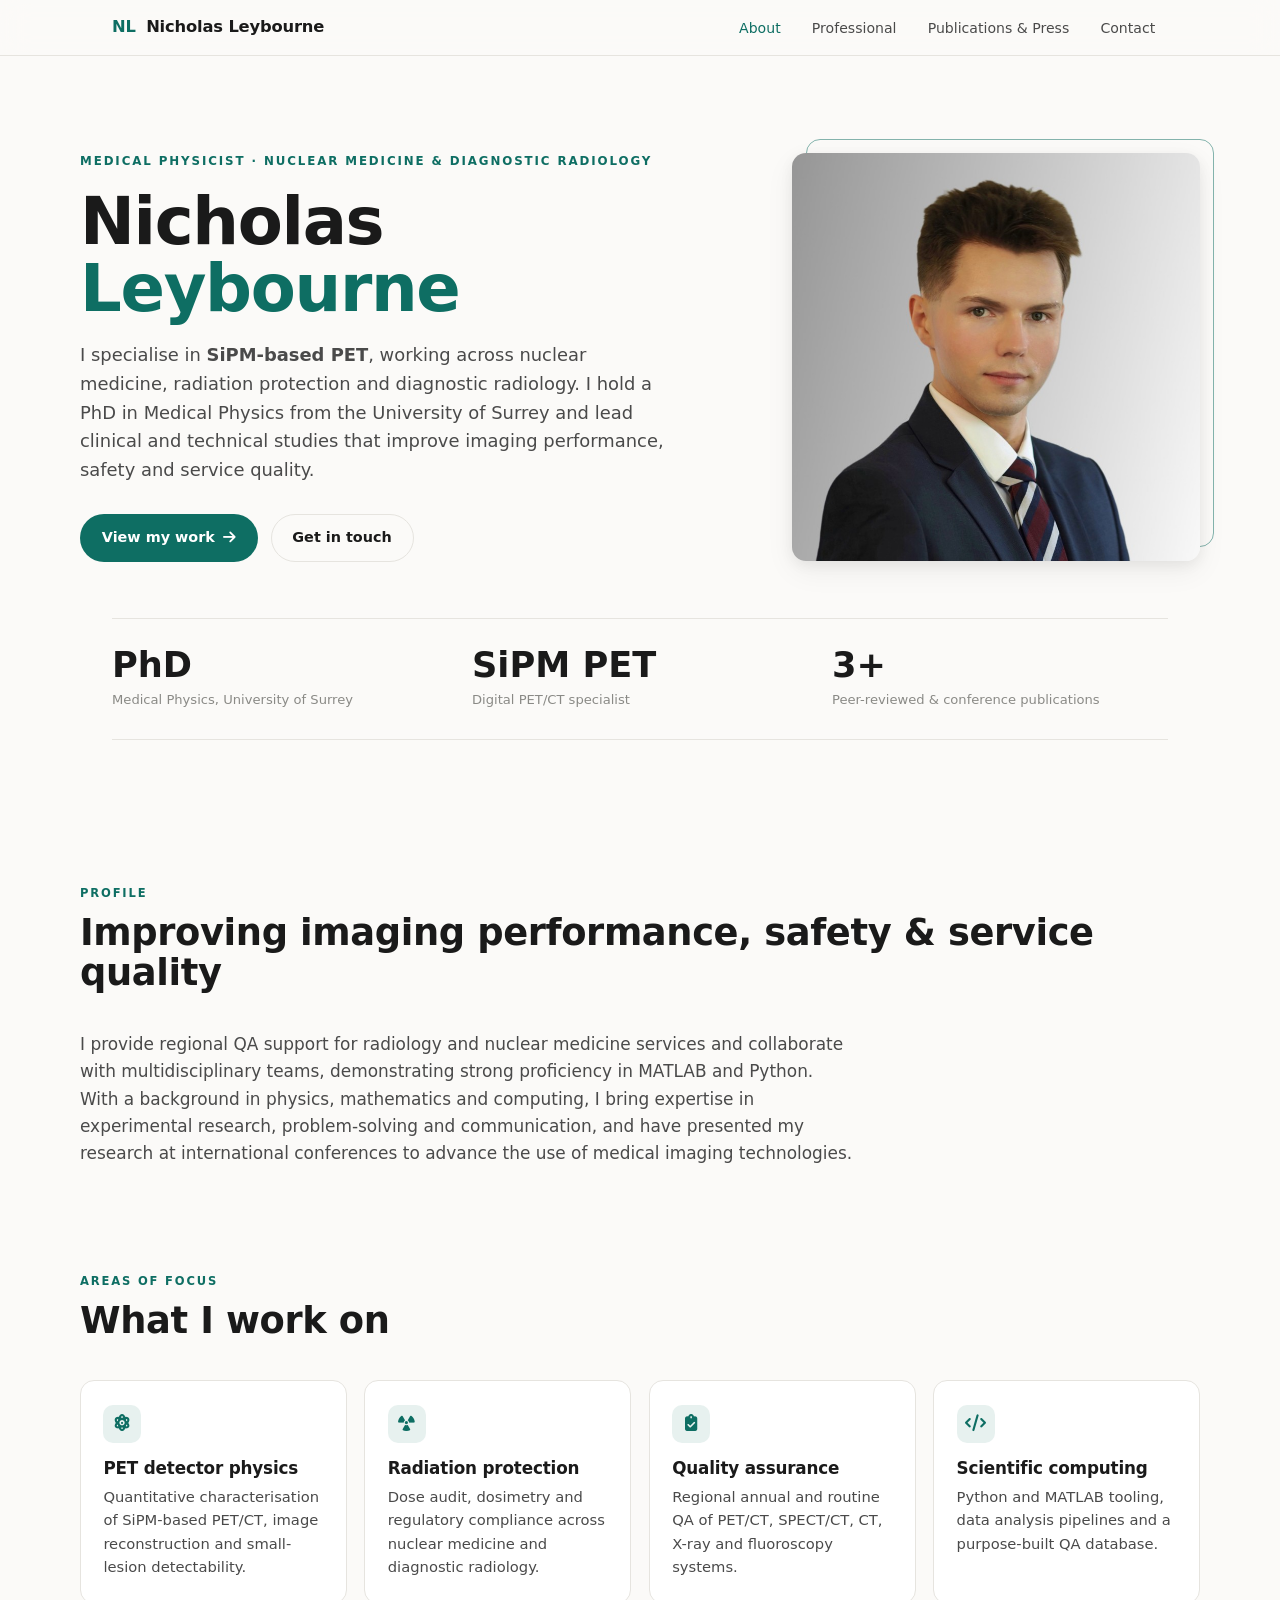
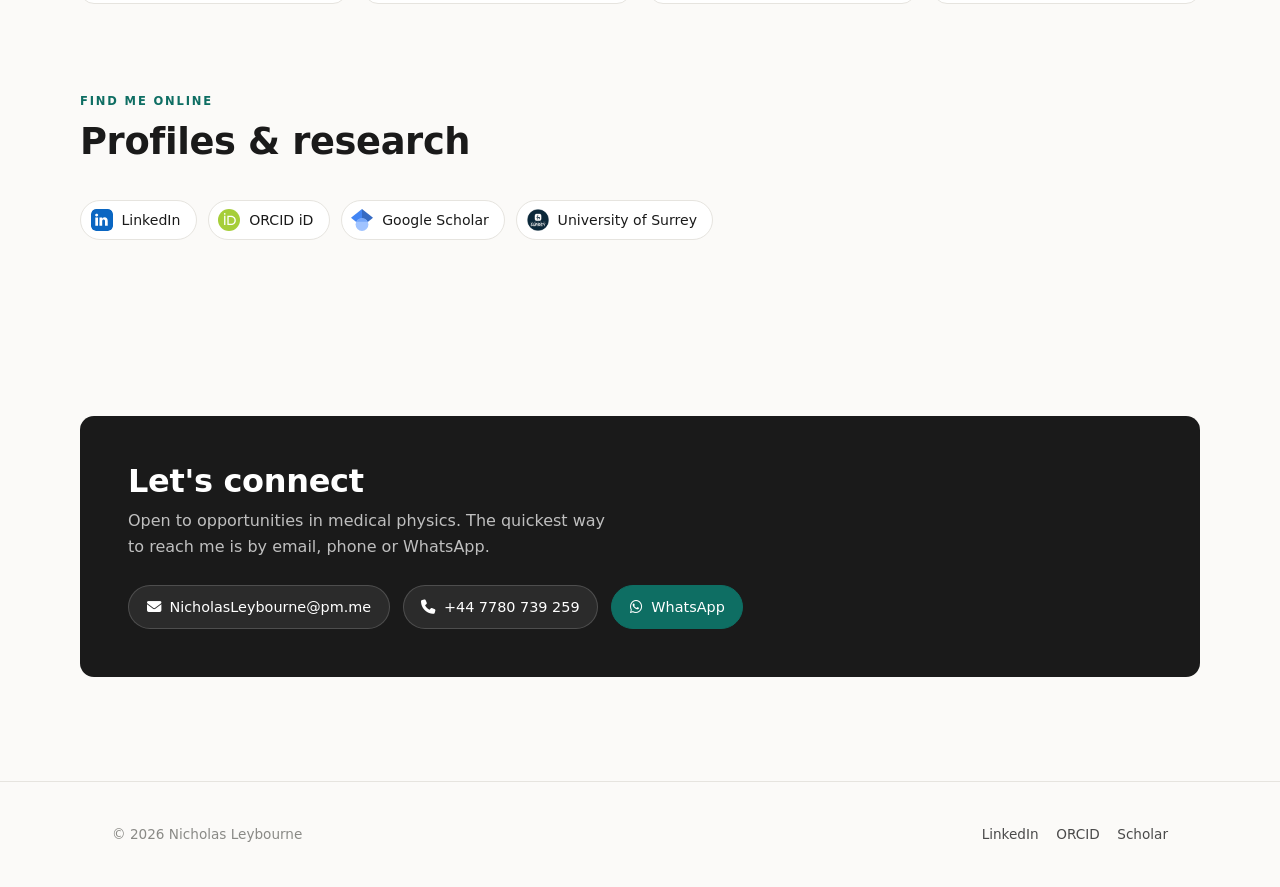
==== commit d4300133: "Remove gamma cameras reference, all JobzMall links/content, and the Accomplishments page" ====
--- a/index.html
+++ b/index.html
@@ -31,8 +31,7 @@
     "https://www.linkedin.com/in/nicholas-leybourne-431429189/",
     "https://scholar.google.com/citations?user=EWFA3U8AAAAJ&hl=en&oi=ao",
     "https://find-and-update.company-information.service.gov.uk/officers/Q_X_p3y3RSKeBdVDVNXP9UyreWA/appointments",
-    "https://linktr.ee/Nicholas.Leybourne",
-    "https://app.jobzmall.com/@nicholas-leybourne"
+    "https://linktr.ee/Nicholas.Leybourne"
   ],
   "description": "Medical Physicist specialising in SiPM-based PET, working across nuclear medicine, radiation protection, and diagnostic radiology. Holds a PhD in Medical Physics from the University of Surrey. Provides regional QA support for radiology and nuclear medicine services and leads clinical and technical studies improving imaging performance, safety, and service quality. Proficient in MATLAB and Python with a strong background in physics, mathematics, and computing, with multiple publications and international conference presentations in medical imaging. Also an avid mountaineer with expeditions including Mount Kilimanjaro, a business collaborator in real estate, and a director of Tavistock Yiewsley Management Company."
 }
@@ -47,7 +46,6 @@
       <ul class="nav-links">
         <li><a href="/" class="active">About</a></li>
         <li><a href="professional">Professional</a></li>
-        <li><a href="accomplishments">Accomplishments</a></li>
         <li><a href="pp">Publications &amp; Press</a></li>
         <li><a href="#contact">Contact</a></li>
       </ul>
@@ -116,7 +114,7 @@
         <div class="card reveal">
           <div class="ico"><i class="fa-solid fa-clipboard-check"></i></div>
           <h3>Quality assurance</h3>
-          <p>Regional annual and routine QA of PET/CT, SPECT/CT, gamma cameras, CT, X-ray and fluoroscopy systems.</p>
+          <p>Regional annual and routine QA of PET/CT, SPECT/CT, CT, X-ray and fluoroscopy systems.</p>
         </div>
         <div class="card reveal">
           <div class="ico"><i class="fa-solid fa-code"></i></div>
@@ -136,7 +134,6 @@
         <a class="link-pill" href="https://www.linkedin.com/in/nicholas-leybourne-431429189/" target="_blank" rel="noopener"><img src="Images/logos/linkedin.svg" alt="LinkedIn logo"> LinkedIn</a>
         <a class="link-pill" href="https://orcid.org/0009-0001-9474-7476" target="_blank" rel="noopener"><img src="Images/logos/orcid.svg" alt="ORCID logo"> ORCID iD</a>
         <a class="link-pill" href="https://scholar.google.com/citations?user=EWFA3U8AAAAJ&hl=en&oi=ao" target="_blank" rel="noopener"><img src="Images/logos/googlescholar.svg" alt="Google Scholar logo"> Google Scholar</a>
-        <a class="link-pill" href="https://app.jobzmall.com/profile/nicholas-leybourne" target="_blank" rel="noopener"><img src="Images/logos/jobzmall.png" alt="JobzMall logo"> JobzMall</a>
         <a class="link-pill" href="https://www.surrey.ac.uk/people/nicholas-leybourne" target="_blank" rel="noopener"><img src="Images/logos/surrey.png" alt="University of Surrey logo"> University of Surrey</a>
       </div>
     </section>
